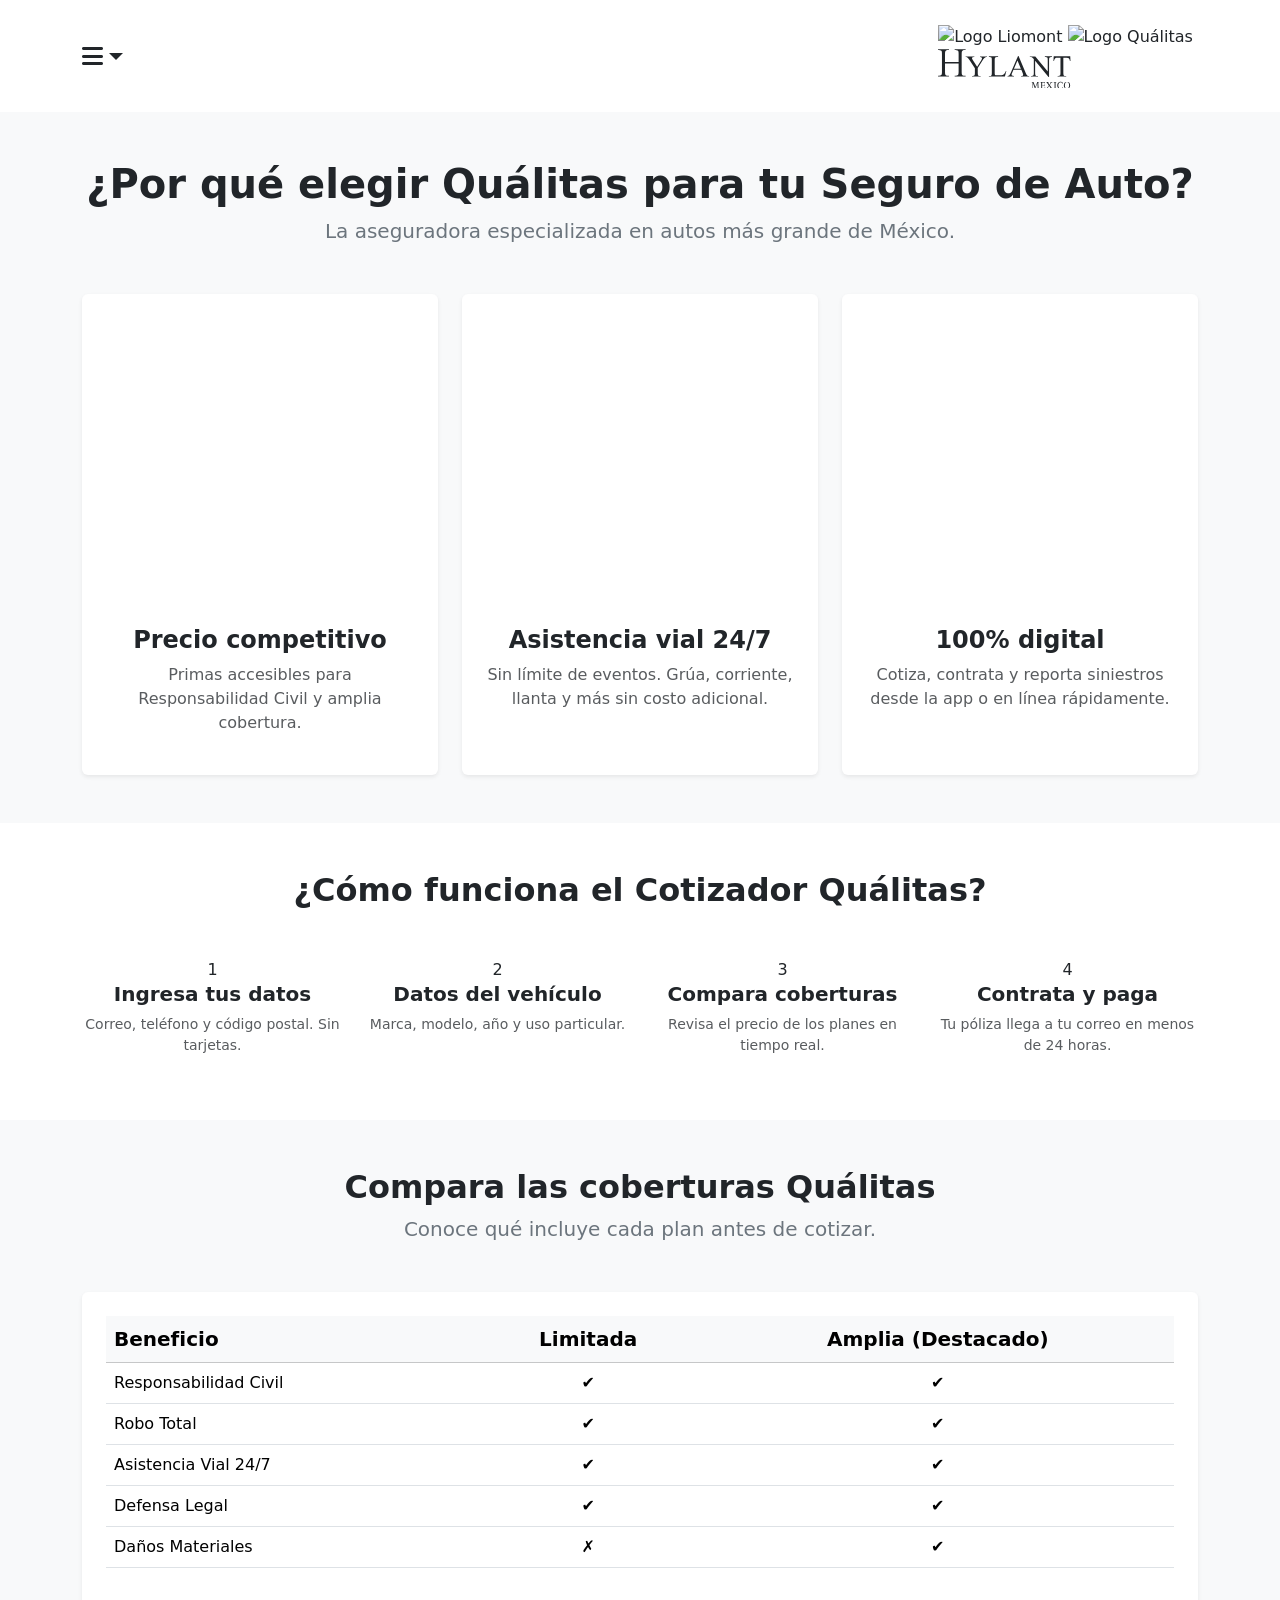
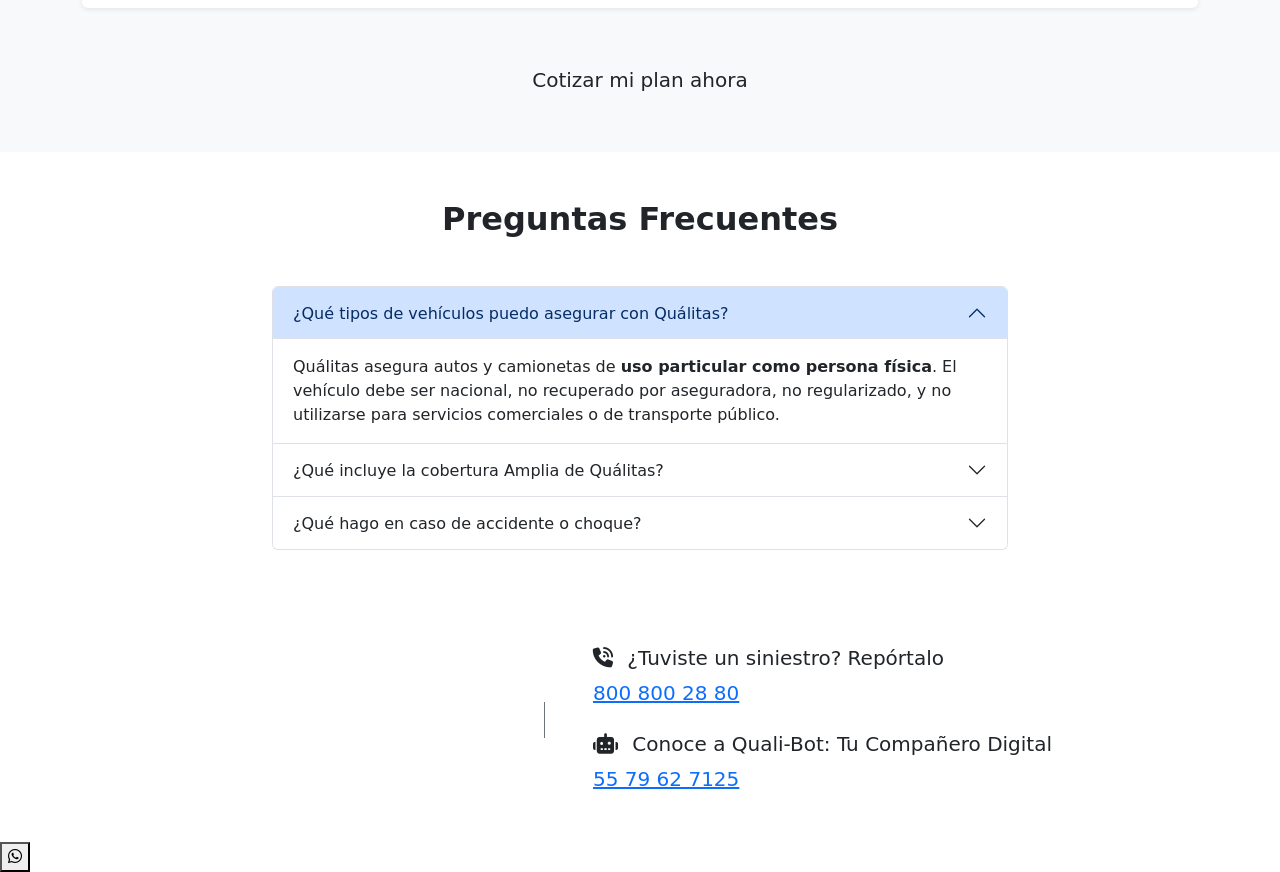
==== faq.html @ 9589e4aa "Add files via upload" ====
<!doctype html>
<html lang="es">
  <head>
    <meta charset="UTF-8" />
    <meta name="viewport" content="width=device-width, initial-scale=1.0" />
    <title>Portal de Seguros | Liomont - Quálitas - Hylant</title>

    <!-- Bootstrap CSS -->
    <link href="https://cdn.jsdelivr.net/npm/bootstrap@5.3.0/dist/css/bootstrap.min.css" rel="stylesheet" />
    <!-- Font Awesome -->
    <link rel="stylesheet" href="https://cdnjs.cloudflare.com/ajax/libs/font-awesome/6.4.0/css/all.min.css" />
    <!-- Custom Styles -->
    <link rel="stylesheet" href="css/styles.css" />

  </head>
  <body class="d-flex flex-column min-vh-100">

    
<header class="bg-white py-4 shadow-sm">
      <div class="container d-flex justify-content-between align-items-center">
        <div class="dropdown">
          <a href="#" class="d-flex align-items-center mb-2 mb-lg-0 text-dark text-decoration-none dropdown-toggle fs-4" data-bs-toggle="dropdown" aria-expanded="false">
            <i class="fa-solid fa-bars"></i>
          </a>
          <ul class="dropdown-menu shadow border-0" style="">
            <li><a class="dropdown-item active fw-bold" href="index.html"><i class="fa-solid fa-house me-2"></i> Inicio</a></li>
            <li><a class="dropdown-item" href="faq.html"><i class="fa-solid fa-circle-question me-2"></i> Preguntas Frecuentes</a></li>
            <li><a class="dropdown-item" href="detalles.html"><i class="fa-solid fa-shield-halved me-2"></i> Coberturas y Planes</a></li>
            <li><hr class="dropdown-divider"></li>
            <li><a class="dropdown-item text-success fw-bold" href="https://api.whatsapp.com/send/?phone=5215563561516" target="_blank"><i class="fa-brands fa-whatsapp me-2"></i> Contacto Asesor</a></li>
          </ul>
        </div>

        <!-- Logos -->
        <div class="brand-logo-container">
          <img src="img/logoliomontleyenda.png" alt="Logo Liomont" class="header-logo" style="max-height: 50px;">
          <img src="https://www.qualitas.com.mx/documents/19189400/19781967/Qualitas-horizontal.png/692ae411-2d86-ae6b-461d-625b0bfd9472?t=1774680700783" alt="Logo Quálitas" class="header-logo" style="max-height: 40px;">
          <svg viewBox="0 0 216 65" xmlns="http://www.w3.org/2000/svg" class="hylant-svg" style="max-height: 40px; fill: #4a5568;">
            <path d="M11.38 20.99h22.11V8.24c0-2.27-.14-3.77-.43-4.5a2.9 2.9 0 0 0-1.39-1.41 6.13 6.13 0 0 0-3-.78h-1.59V.33h17.75v1.22h-1.58c-1.05 0-2.05.25-2.99.75-.71.35-1.19.88-1.45 1.61-.24.69-.37 2.14-.37 4.34V37c0 2.25.15 3.75.43 4.47.22.54.67 1.02 1.35 1.41.97.52 1.98.79 3.03.79h1.58v1.21H27.08v-1.21h1.59c1.82 0 3.15-.54 3.99-1.61.54-.69.82-2.38.82-5.06V23.43H11.37V37c0 2.25.14 3.75.42 4.47a3 3 0 0 0 1.38 1.41c.95.52 1.94.79 3 .79h1.61v1.21H0v-1.21h1.58c1.85 0 3.19-.54 4.02-1.61.53-.69.79-2.38.79-5.06V8.25c0-2.27-.14-3.77-.43-4.5a2.93 2.93 0 0 0-1.35-1.41 6.33 6.33 0 0 0-3.03-.78H0V.34h17.78v1.22h-1.61c-1.06 0-2.05.25-3 .75a2.8 2.8 0 0 0-1.41 1.61c-.27.69-.4 2.14-.4 4.34v12.75l.02-.02Zm56.8-8.98h11.51v.89h-.64c-.42 0-1.04.18-1.84.55-.82.38-1.55.91-2.22 1.61-.66.69-1.48 1.82-2.45 3.39l-7.95 12.5v8.25c0 2.02.22 3.28.68 3.78.62.68 1.59 1.02 2.92 1.02h1.08v.9H55.25V44h1.16c1.4 0 2.38-.42 2.97-1.26.36-.51.54-1.7.54-3.54v-7.79l-9.05-13.78a26.32 26.32 0 0 0-2.19-3.03 8.44 8.44 0 0 0-2.36-1.46 3.25 3.25 0 0 0-1.41-.24v-.89h14.11v.89h-.73a4.2 4.2 0 0 0-2.12.54c-.63.35-.95.89-.95 1.6 0 .58.5 1.63 1.49 3.16l6.88 10.6 6.47-10.14c.97-1.52 1.46-2.65 1.46-3.39a2.23 2.23 0 0 0-1.37-2.04 4.76 4.76 0 0 0-1.97-.32v-.9Zm42.09 23.78.81.17-2.35 8.93H82.7V44h1.24c1.4 0 2.39-.46 3-1.36.34-.52.51-1.71.51-3.59V17.81c0-2.05-.23-3.34-.68-3.86-.63-.72-1.57-1.07-2.82-1.07h-1.24v-.9h14.94v.9c-1.75-.02-2.98.14-3.7.48-.69.34-1.18.77-1.43 1.29-.25.51-.39 1.75-.39 3.71v20.68c0 1.33.13 2.26.39 2.76.2.34.5.59.9.75.4.16 1.68.24 3.8.24h2.4c2.53 0 4.31-.19 5.34-.56a6.92 6.92 0 0 0 2.79-1.97 16.6 16.6 0 0 0 2.53-4.49l-.01.02Zm25.15-1.91h-12.77l-2.24 5.19a8.42 8.42 0 0 0-.82 2.86c0 .5.24.95.71 1.34.49.37 1.52.61 3.12.73v.89h-10.39V44c1.38-.24 2.28-.56 2.68-.95.83-.78 1.75-2.36 2.75-4.73l11.61-27.08h.85l11.49 27.37c.92 2.2 1.76 3.64 2.51 4.3a5.26 5.26 0 0 0 3.16 1.09v.89h-13.02V44c1.31-.06 2.2-.28 2.65-.66.47-.37.71-.82.71-1.36 0-.71-.33-1.84-.98-3.38l-1.99-4.73-.03.01Zm-.68-1.8-5.6-13.3-5.74 13.3h11.34Zm14.48-20.09h8.96l20.17 24.67V17.68c0-2.02-.23-3.29-.68-3.78-.6-.68-1.55-1.02-2.84-1.02h-1.15v-.9h11.49v.9H184c-1.4 0-2.39.41-2.97 1.26-.36.52-.54 1.7-.54 3.54v27.74h-.88l-21.75-26.5v20.27c0 2.02.22 3.28.66 3.78.62.68 1.56 1.02 2.85 1.02h1.16v.89h-11.49v-.89h1.15c1.41 0 2.4-.42 2.99-1.27.36-.51.53-1.7.54-3.54V16.29a14.4 14.4 0 0 0-2.19-2.21 7.86 7.86 0 0 0-2.16-.99 7.65 7.65 0 0 0-2.15-.22v-.9.02Zm65.74 0 .37 7.71h-.93a9.25 9.25 0 0 0-.73-2.91 4.87 4.87 0 0 0-2.02-2.07 6.9 6.9 0 0 0-3.29-.68h-4.64v25.14c0 2.02.22 3.28.66 3.78.61.68 1.57 1.02 2.85 1.02h1.14v.89h-13.98v-.89h1.16c1.39 0 2.38-.42 2.97-1.27.36-.51.54-1.7.54-3.54V14.03h-3.97c-1.55 0-2.64.12-3.28.34-.85.3-1.57.9-2.17 1.77-.6.88-.96 2.06-1.07 3.54h-.92l.39-7.71h26.94l-.02.02ZM164.37 53.8v.44c-1.05 0-1.38.1-1.35.71l.04 1.39.32 5.77c.09 1.46.11 1.9 1.53 1.85v.44h-4.47v-.44c.92-.07 1.53-.15 1.53-.9l-.04-1.1-.39-6.77L158 64.4h-.41l-3.44-9.21-.54 7.29-.04.73c0 .56.54.76 1.31.76v.44h-3.61v-.44c.47-.02 1.22-.07 1.44-.39.19-.27.24-1.12.28-1.71l.47-6.46c.06-1.02-.09-1.07-1.31-1.17v-.44h3.07l3.03 8.07 3.09-8.07h3.03Zm4.9 4.93h2.32c.77 0 1.03 0 1.12-1.32h.43v3.29h-.43c-.04-1.34-.21-1.44-1.27-1.44h-2.17v3.48c0 1.05.04 1.05.97 1.05h1.63c.97 0 1.46-.15 1.87-1.97h.41l-.19 2.58h-7.76v-.41c1.38.05 1.53-.41 1.53-1.41v-6.92c0-1.24-.32-1.44-1.53-1.41v-.44h7.35l.09 2.32h-.39c-.24-1.61-.58-1.78-1.63-1.78h-2.34v4.39l-.01-.01Zm10.96-4.93v.44c-.64 0-1.27.02-1.27.41 0 .24.52 1 .69 1.22l1.5 2.12 1.65-2.27c.34-.46.52-.71.52-1 0-.49-.67-.49-1.22-.49v-.44h4.19v.44c-1.5.1-1.83.46-2.75 1.73l-1.93 2.66 2.62 3.73c.92 1.32 1.25 1.54 2.34 1.61v.44h-5.03v-.44c.99-.05 1.31-.05 1.31-.51 0-.34-.15-.56-.52-1.05l-1.74-2.46-1.78 2.46c-.37.49-.49.68-.49.95 0 .51.64.56 1.16.61v.44h-4.08v-.44c1.18-.02 1.8-.56 2.84-2l1.93-2.63-2.86-4c-.71-1.02-.86-1.02-1.89-1.1v-.44h4.81v.01Zm12.36.44c-1.55.07-1.55.34-1.55 1.83v6.04c0 1.56.3 1.75 1.63 1.85v.44h-4.73v-.44c1.33-.05 1.57-.24 1.57-1.9v-5.97c0-1.56-.3-1.75-1.63-1.85v-.44h4.71v.44Zm10.2 2.34h-.32c-.41-.9-1.25-2.66-3.37-2.66s-3.59 2.49-3.59 5.39c0 3.27 1.83 4.92 3.37 4.92 2.11 0 3.35-1.75 3.82-2.44h.37c-.32 1-.52 1.44-1.2 2.71a4.98 4.98 0 0 0-1.22 0c-1.25.12-1.48.15-1.85.15-3.14 0-4.98-2.29-4.98-5.43 0-3.63 2.71-5.8 5.16-5.8 1.63 0 2.45.85 2.94.85.26 0 .34-.1.45-.22h.34l.09 2.53h-.01Zm6.87-3.19c2.47 0 5.11 1.83 5.11 5.58 0 4.09-2.77 5.73-5.13 5.73s-5.13-1.63-5.13-5.73c0-3.75 2.77-5.58 5.16-5.58h-.01Zm-.06.41c-2.21 0-3.42 2.41-3.42 4.97 0 2.56.58 3.75 1.18 4.43a2.93 2.93 0 0 0 2.26 1.07c1.63 0 3.48-1.39 3.48-5.29 0-3.9-1.65-5.19-3.5-5.19v.01Z" fill="currentColor"></path>
          </svg>
        </div>
      </div>
    </header>

    <main class="flex-grow-1">
      
      <section class="py-5 bg-light">
        <div class="container">
          <div class="text-center mb-5">
            <h2 class="text-purple fw-bold display-6">¿Por qué elegir Quálitas para tu Seguro de Auto?</h2>
            <p class="lead text-secondary">La aseguradora especializada en autos más grande de México.</p>
          </div>
          <div class="row row-cols-1 row-cols-md-3 g-4">
            <div class="col text-center">
              <div class="card h-100 border-0 shadow-sm p-4 cov-card">
                <div class="icon-box">
                  <svg viewBox="0 0 24 24" fill="none" stroke-width="1.8" stroke-linecap="round" stroke-linejoin="round"><line x1="12" y1="1" x2="12" y2="23"></line><path d="M17 5H9.5a3.5 3.5 0 000 7h5a3.5 3.5 0 010 7H6"></path></svg>
                </div>
                <h4 class="fw-bold">Precio competitivo</h4>
                <p class="text-muted">Primas accesibles para Responsabilidad Civil y amplia cobertura.</p>
              </div>
            </div>
            <div class="col text-center">
              <div class="card h-100 border-0 shadow-sm p-4 cov-card">
                <div class="icon-box">
                  <svg viewBox="0 0 24 24" fill="none" stroke-width="1.8" stroke-linecap="round" stroke-linejoin="round"><circle cx="12" cy="12" r="10"></circle><polyline points="12 6 12 12 16 14"></polyline></svg>
                </div>
                <h4 class="fw-bold">Asistencia vial 24/7</h4>
                <p class="text-muted">Sin límite de eventos. Grúa, corriente, llanta y más sin costo adicional.</p>
              </div>
            </div>
            <div class="col text-center">
              <div class="card h-100 border-0 shadow-sm p-4 cov-card">
                <div class="icon-box">
                  <svg viewBox="0 0 24 24" fill="none" stroke-width="1.8" stroke-linecap="round" stroke-linejoin="round"><rect x="5" y="2" width="14" height="20" rx="2" ry="2"></rect><line x1="12" y1="18" x2="12.01" y2="18"></line></svg>
                </div>
                <h4 class="fw-bold">100% digital</h4>
                <p class="text-muted">Cotiza, contrata y reporta siniestros desde la app o en línea rápidamente.</p>
              </div>
            </div>
          </div>
        </div>
      </section>

      <section class="py-5">
        <div class="container text-center">
          <h2 class="text-purple fw-bold mb-5">¿Cómo funciona el Cotizador Quálitas?</h2>
          <div class="row g-4">
            <div class="col-md-3">
              <div class="step-num">1</div>
              <h5 class="fw-bold">Ingresa tus datos</h5>
              <p class="text-muted small">Correo, teléfono y código postal. Sin tarjetas.</p>
            </div>
            <div class="col-md-3">
              <div class="step-num">2</div>
              <h5 class="fw-bold">Datos del vehículo</h5>
              <p class="text-muted small">Marca, modelo, año y uso particular.</p>
            </div>
            <div class="col-md-3">
              <div class="step-num">3</div>
              <h5 class="fw-bold">Compara coberturas</h5>
              <p class="text-muted small">Revisa el precio de los planes en tiempo real.</p>
            </div>
            <div class="col-md-3">
              <div class="step-num">4</div>
              <h5 class="fw-bold">Contrata y paga</h5>
              <p class="text-muted small">Tu póliza llega a tu correo en menos de 24 horas.</p>
            </div>
          </div>
        </div>
      </section>

      <section class="py-5 bg-light">
        <div class="container">
          <div class="text-center mb-5">
            <h2 class="text-purple fw-bold">Compara las coberturas Quálitas</h2>
            <p class="lead text-secondary">Conoce qué incluye cada plan antes de cotizar.</p>
          </div>
          <div class="table-responsive bg-white shadow-sm rounded p-4">
            <table class="table table-hover align-middle">
              <thead class="table-light">
                <tr>
                  <th scope="col" class="fs-5">Beneficio</th>
                  <th scope="col" class="text-center fs-5">Limitada</th>
                  <th scope="col" class="text-center fs-5 text-purple">Amplia (Destacado)</th>
                </tr>
              </thead>
              <tbody>
                <tr>
                  <td>Responsabilidad Civil</td>
                  <td class="text-center"><span class="check-icon">✔</span></td>
                  <td class="text-center"><span class="check-icon">✔</span></td>
                </tr>
                <tr>
                  <td>Robo Total</td>
                  <td class="text-center"><span class="check-icon">✔</span></td>
                  <td class="text-center"><span class="check-icon">✔</span></td>
                </tr>
                <tr>
                  <td>Asistencia Vial 24/7</td>
                  <td class="text-center"><span class="check-icon">✔</span></td>
                  <td class="text-center"><span class="check-icon">✔</span></td>
                </tr>
                <tr>
                  <td>Defensa Legal</td>
                  <td class="text-center"><span class="check-icon">✔</span></td>
                  <td class="text-center"><span class="check-icon">✔</span></td>
                </tr>
                <tr>
                  <td>Daños Materiales</td>
                  <td class="text-center"><span class="cross-icon">✗</span></td>
                  <td class="text-center"><span class="check-icon">✔</span></td>
                </tr>
              </tbody>
            </table>
          </div>
          <div class="text-center mt-5">
            <a href="https://oplinea.qualitas.com.mx/?EBROKING" class="btn btn-teal btn-lg px-5">Cotizar mi plan ahora</a>
          </div>
        </div>
      </section>

      <section class="py-5">
        <div class="container">
          <div class="text-center mb-5">
            <h2 class="text-purple fw-bold">Preguntas Frecuentes</h2>
          </div>
          <div class="row justify-content-center">
            <div class="col-lg-8">
              <div class="accordion" id="faqAccordion">
                
                <div class="accordion-item">
                  <h2 class="accordion-header" id="headingOne">
                    <button class="accordion-button" type="button" data-bs-toggle="collapse" data-bs-target="#collapseOne" aria-expanded="true" aria-controls="collapseOne">
                      ¿Qué tipos de vehículos puedo asegurar con Quálitas?
                    </button>
                  </h2>
                  <div id="collapseOne" class="accordion-collapse collapse show" aria-labelledby="headingOne" data-bs-parent="#faqAccordion">
                    <div class="accordion-body">
                      Quálitas asegura autos y camionetas de <strong>uso particular como persona física</strong>. El vehículo debe ser nacional, no recuperado por aseguradora, no regularizado, y no utilizarse para servicios comerciales o de transporte público.
                    </div>
                  </div>
                </div>

                <div class="accordion-item">
                  <h2 class="accordion-header" id="headingTwo">
                    <button class="accordion-button collapsed" type="button" data-bs-toggle="collapse" data-bs-target="#collapseTwo" aria-expanded="false" aria-controls="collapseTwo">
                      ¿Qué incluye la cobertura Amplia de Quálitas?
                    </button>
                  </h2>
                  <div id="collapseTwo" class="accordion-collapse collapse" aria-labelledby="headingTwo" data-bs-parent="#faqAccordion">
                    <div class="accordion-body">
                      Incluye todo lo de la cobertura Limitada (Robo Total, Responsabilidad Civil, Gastos Médicos) <strong>más Daños Materiales</strong> al vehículo asegurado por colisiones, vuelcos, rotura de cristales, fenómenos naturales y actos de vandalismo.
                    </div>
                  </div>
                </div>

                <div class="accordion-item">
                  <h2 class="accordion-header" id="headingThree">
                    <button class="accordion-button collapsed" type="button" data-bs-toggle="collapse" data-bs-target="#collapseThree" aria-expanded="false" aria-controls="collapseThree">
                      ¿Qué hago en caso de accidente o choque?
                    </button>
                  </h2>
                  <div id="collapseThree" class="accordion-collapse collapse" aria-labelledby="headingThree" data-bs-parent="#faqAccordion">
                    <div class="accordion-body">
                      Llama de inmediato a la Cabina de Atención de Siniestros de Quálitas, disponible <strong>24 horas los 365 días</strong>, al <strong>800 800 28 80</strong> o repórtalo mediante la app Quali-bot.
                    </div>
                  </div>
                </div>

              </div>
            </div>
          </div>
        </div>
      </section>

    </main>

    <footer class="py-5">
      <div class="container">
        <div class="row align-items-center">
          <div class="col-md-5 mb-4 mb-md-0 border-end border-secondary">
            <div class="brand-logo text-white fs-4 fw-bold">
              Quálitas Seguros
            </div>
          </div>
          <div class="col-md-7 ps-md-5 footer-contact">
            <div class="mb-4">
              <h5 class="mb-2"><i class="fa-solid fa-phone-volume me-2"></i> ¿Tuviste un siniestro? Repórtalo</h5>
              <a href="tel:8008002880" class="fs-5">800 800 28 80</a>
            </div>
            <div>
              <h5 class="mb-2"><i class="fa-solid fa-robot me-2"></i> Conoce a Quali-Bot: Tu Compañero Digital</h5>
              <a href="tel:5579627125" class="fs-5">55 79 62 7125</a>
            </div>
          </div>
        </div>
      </div>
    </footer>

    <div class="whatsapp-container">
      <div class="collapse mb-2" id="whatsappCollapse">
        <div class="card card-body shadow-sm p-2 text-center whatsapp-menu-card">
          <a href="https://api.whatsapp.com/send/?phone=5215563561516" target="_blank" class="btn btn-success btn-sm w-100 fw-bold">Contactar a un ejecutivo</a>
        </div>
      </div>
      <button class="whatsapp-btn" type="button" data-bs-toggle="collapse" data-bs-target="#whatsappCollapse" aria-expanded="false" aria-controls="whatsappCollapse">
        <i class="fab fa-whatsapp"></i>
      </button>
    </div>

    <script src="https://cdn.jsdelivr.net/npm/bootstrap@5.3.0/dist/js/bootstrap.bundle.min.js"></script>
  </body>
</html>
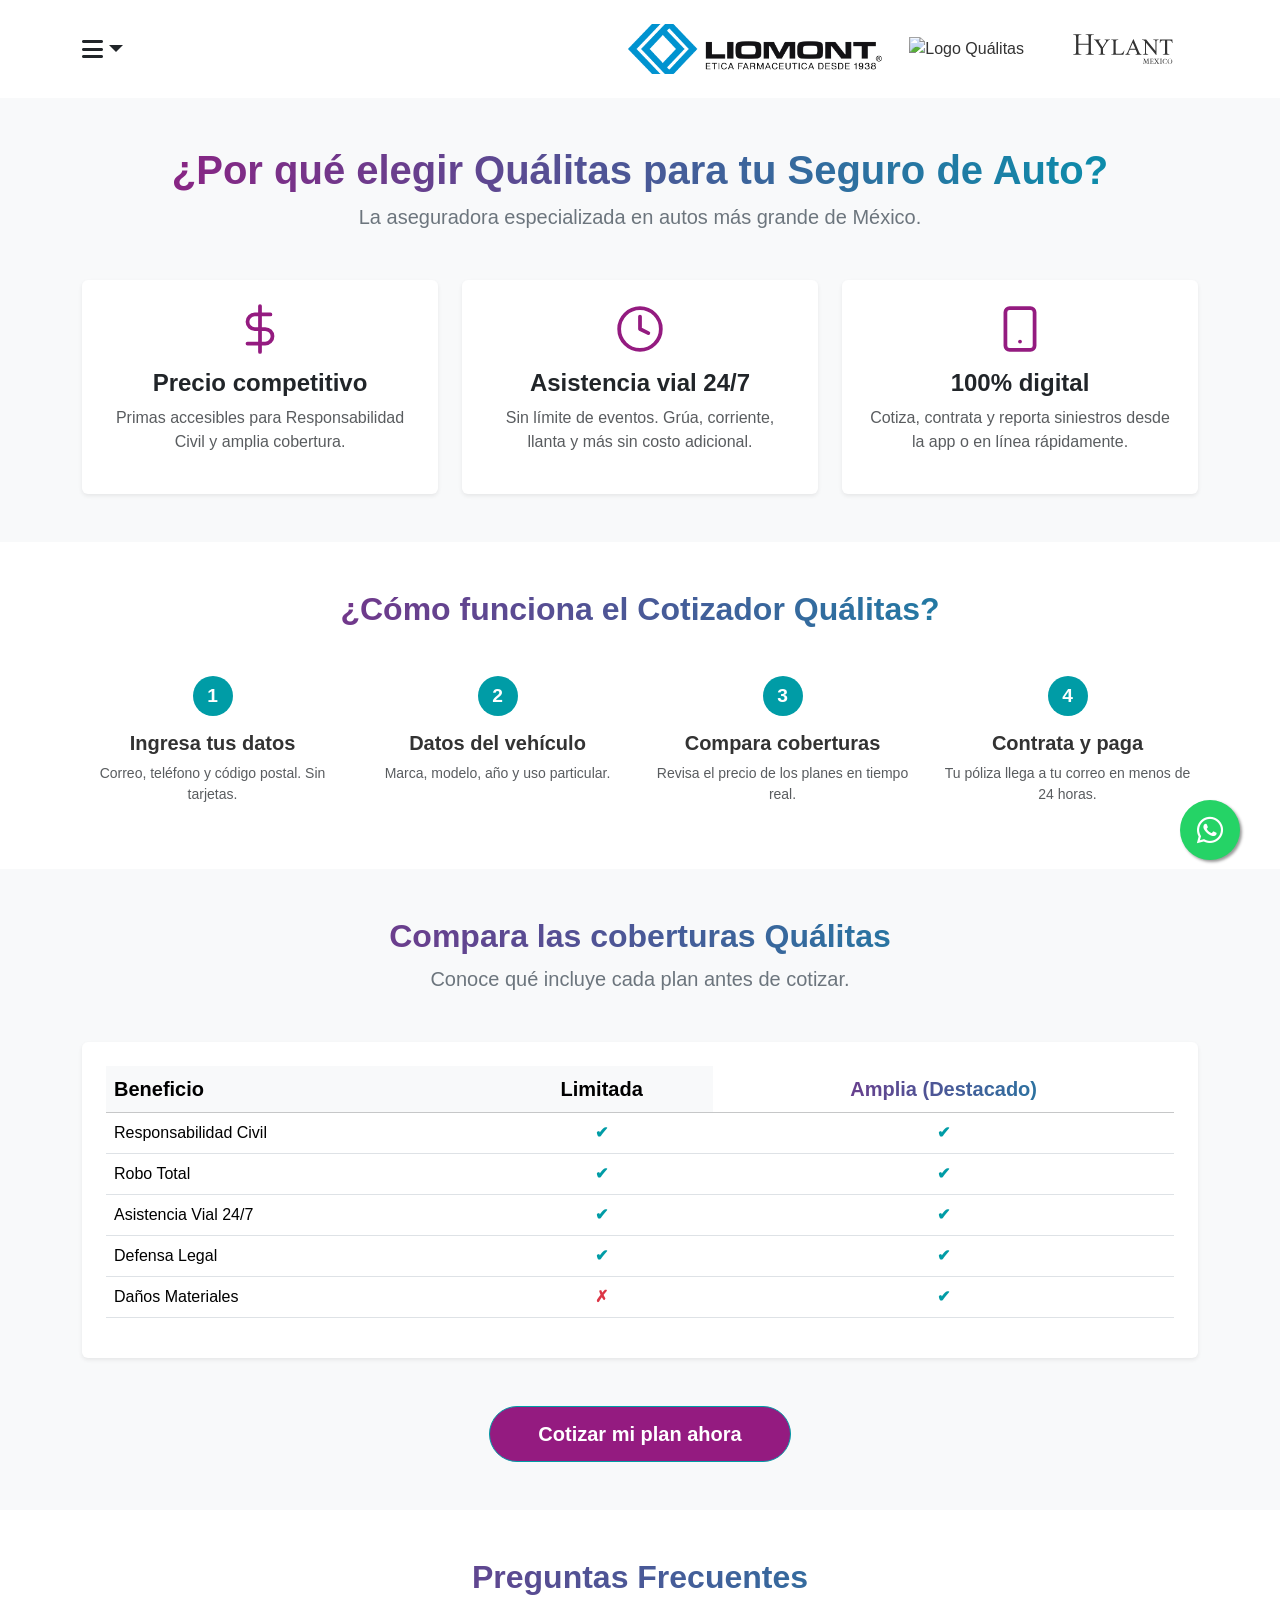
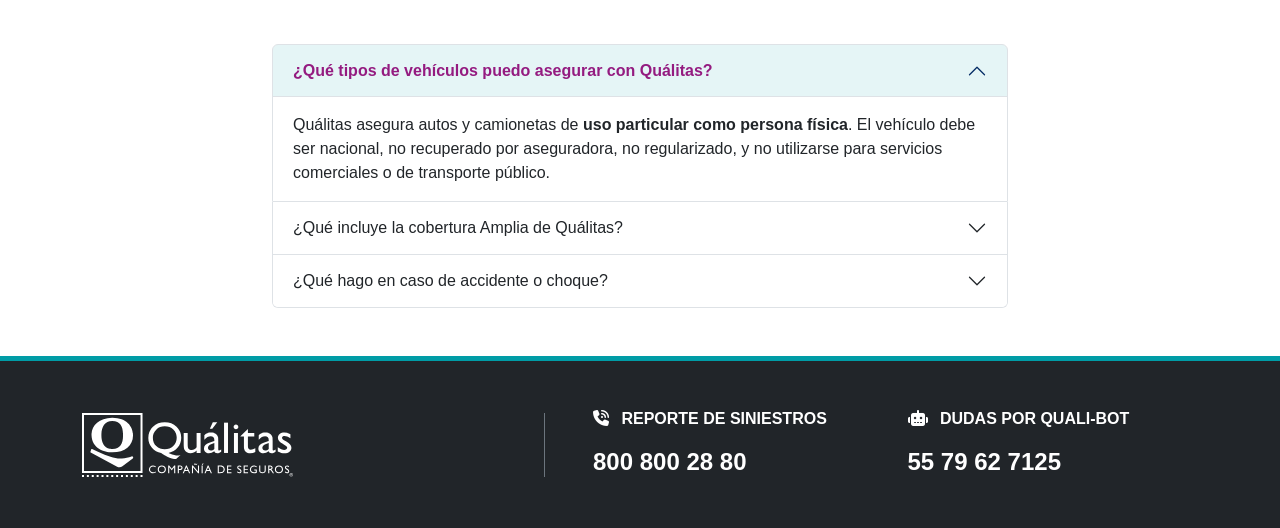
==== commit 34aff693: "Update faq.html" ====
--- a/faq.html
+++ b/faq.html
@@ -25,7 +25,6 @@
           <ul class="dropdown-menu shadow border-0" style="">
             <li><a class="dropdown-item active fw-bold" href="index.html"><i class="fa-solid fa-house me-2"></i> Inicio</a></li>
             <li><a class="dropdown-item" href="faq.html"><i class="fa-solid fa-circle-question me-2"></i> Preguntas Frecuentes</a></li>
-            <li><a class="dropdown-item" href="detalles.html"><i class="fa-solid fa-shield-halved me-2"></i> Coberturas y Planes</a></li>
             <li><hr class="dropdown-divider"></li>
             <li><a class="dropdown-item text-success fw-bold" href="https://api.whatsapp.com/send/?phone=5215563561516" target="_blank"><i class="fa-brands fa-whatsapp me-2"></i> Contacto Asesor</a></li>
           </ul>
@@ -216,27 +215,31 @@
 
     </main>
 
-    <footer class="py-5">
+    <!-- FOOTER -->
+    <footer class="py-5 bg-dark text-white border-top" style="border-top-width: 5px !important; border-top-color: var(--qualitas-teal) !important;">
       <div class="container">
         <div class="row align-items-center">
           <div class="col-md-5 mb-4 mb-md-0 border-end border-secondary">
-            <div class="brand-logo text-white fs-4 fw-bold">
-              Quálitas Seguros
+            <div class="brand-logo justify-content-md-start">
+              <img src="img/logo-footer-desk-quali.svg" alt="Logo Quálitas" class="header-logo" style="filter: brightness(0) invert(1);" />
             </div>
           </div>
           <div class="col-md-7 ps-md-5 footer-contact">
-            <div class="mb-4">
-              <h5 class="mb-2"><i class="fa-solid fa-phone-volume me-2"></i> ¿Tuviste un siniestro? Repórtalo</h5>
-              <a href="tel:8008002880" class="fs-5">800 800 28 80</a>
-            </div>
-            <div>
-              <h5 class="mb-2"><i class="fa-solid fa-robot me-2"></i> Conoce a Quali-Bot: Tu Compañero Digital</h5>
-              <a href="tel:5579627125" class="fs-5">55 79 62 7125</a>
+            <div class="row">
+              <div class="col-sm-6 mb-4 mb-sm-0">
+                <h6 class="text-uppercase text-muted fw-bold mb-3"><i class="fa-solid fa-phone-volume me-2"></i> Reporte de Siniestros</h6>
+                <a href="tel:8008002880" class="fs-4 text-white text-decoration-none fw-bold">800 800 28 80</a>
+              </div>
+              <div class="col-sm-6">
+                <h6 class="text-uppercase text-muted fw-bold mb-3"><i class="fa-solid fa-robot me-2"></i> Dudas por Quali-Bot</h6>
+                <a href="https://api.whatsapp.com/send/?phone=525579627125" target="_blank" class="fs-4 text-white text-decoration-none fw-bold">55 79 62 7125</a>
+              </div>
             </div>
           </div>
         </div>
       </div>
     </footer>
+
 
     <div class="whatsapp-container">
       <div class="collapse mb-2" id="whatsappCollapse">
--- a/css/styles.css
+++ b/css/styles.css
@@ -0,0 +1,289 @@
+:root {
+  --qualitas-purple: #941b80;
+  --qualitas-teal: #009ca6;
+  --qualitas-teal-hover: #007b83;
+  --footer-bg: #212529;
+}
+
+body {
+  font-family: "Segoe UI", Roboto, Helvetica, Arial, sans-serif;
+  color: #333;
+  display: flex;
+  flex-direction: column;
+  min-height: 100vh;
+}
+
+/* Estilos de Textos */
+.text-purple {
+  background: -webkit-linear-gradient(left, #941b80, #0096ae);
+  -webkit-background-clip: text;
+  -webkit-text-fill-color: transparent;
+  color: #941b80;
+}
+
+.tracking-wider {
+  letter-spacing: 0.1em;
+}
+
+/* Estilos de Botones */
+.btn-teal {
+  background-color: var(--qualitas-purple);
+  border-color: var(--qualitas-teal);
+  color: white;
+  border-radius: 30px;
+  padding: 12px 35px;
+  font-weight: 600;
+  transition: all 0.3s ease;
+}
+
+.btn-teal:hover {
+  background-color: var(--qualitas-teal-hover);
+  border-color: var(--qualitas-teal-hover);
+  color: white;
+}
+
+.btn-teal-outline {
+  background-color: transparent;
+  border: 2px solid var(--qualitas-teal);
+  color: var(--qualitas-teal);
+  border-radius: 30px;
+  padding: 10px 35px;
+  font-weight: 600;
+  transition: all 0.3s ease;
+}
+
+.btn-teal-outline:hover {
+  background-color: var(--qualitas-teal);
+  color: white;
+}
+
+/* Estilos de Logos */
+.brand-logo {
+  display: flex;
+  align-items: center;
+  justify-content: center;
+  /* min-width: 150px; (Puedes agregar un valor o simplemente borrar la línea) */
+}
+
+.header-logo {
+  max-height: clamp(40px, 5vw, 75px);
+  width: auto;
+  object-fit: contain;
+}
+
+.footer-logo {
+  max-height: 60px;
+  width: auto;
+  object-fit: contain;
+}
+
+.hylant-svg {
+  min-width: 150px;
+  height: auto;
+  fill: #4a5568;
+  padding: 5px;
+}
+
+/* Estilos del Footer */
+footer {
+  background-color: var(--footer-bg);
+  color: white;
+  margin-top: auto;
+  border-top: 10px solid var(--qualitas-teal);
+}
+
+.footer-contact a {
+  color: white;
+  text-decoration: underline;
+  font-weight: bold;
+  transition: color 0.3s ease;
+}
+
+.footer-contact a:hover {
+  color: var(--qualitas-teal);
+}
+
+footer h6.text-muted {
+  color: white !important;
+}
+
+
+/* -------------------------------------
+   AJUSTES DEL CARRUSEL Y GRADIENTES 
+-------------------------------------- */
+.carousel-item {
+  position: relative; /* Necesario para ubicar el gradiente encima */
+}
+
+/* Efecto de Overlay Gradiente Quálitas sobre las fotos */
+.carousel-item::after {
+  content: "";
+  position: absolute;
+  top: 0;
+  left: 0;
+  width: 100%;
+  height: 100%; /* Mejor práctica para que sea responsive */
+  border-radius: 15px;
+  background: linear-gradient(
+    45deg,
+    rgba(148, 27, 128, 0.5),
+    rgba(0, 156, 166, 0.5)
+  );
+  pointer-events: none;
+  z-index: 1;
+}
+.carousel-caption {
+  z-index: 2; /* NUEVO: Trae el texto al frente (capa 2) */
+  text-shadow: 2px 2px 6px rgba(0, 0, 0, 0.7); /* NUEVO: Sombra para mejorar la legibilidad */
+  bottom: 2rem; /* Opcional: Ajusta la altura del texto dentro de la imagen */
+}
+.carousel-img {
+  border-radius: 15px;
+  box-shadow: 0 10px 20px rgba(0, 0, 0, 0.1);
+  height: 400px;
+  object-fit: cover;
+}
+
+.carousel-caption h3 {
+  font-weight: bold;
+}
+/* -------------------------------------
+   ESTILOS DE WHATSAPP FLOTANTE
+-------------------------------------- */
+.whatsapp-container {
+  position: fixed;
+  bottom: 40px;
+  right: 40px;
+  z-index: 9999;
+  display: flex;
+  flex-direction: column;
+  align-items: flex-end;
+}
+
+.whatsapp-menu-card {
+  border-radius: 10px;
+  min-width: 200px;
+}
+
+.whatsapp-btn {
+  width: 60px;
+  height: 60px;
+  background-color: #25d366;
+  color: #fff;
+  border-radius: 50px;
+  border: none;
+  font-size: 30px;
+  box-shadow: 2px 2px 3px #999;
+  display: flex;
+  justify-content: center;
+  align-items: center;
+  transition: background-color 0.3s;
+}
+
+.whatsapp-btn:hover {
+  background-color: #128c7e;
+  color: #fff;
+}
+
+      /* Estilos complementarios mínimos para la nueva página */
+      .icon-box svg {
+        width: 50px;
+        height: 50px;
+        stroke: var(--qualitas-purple);
+        margin-bottom: 15px;
+      }
+      .cov-card:hover {
+        transform: translateY(-5px);
+        box-shadow: 0 10px 20px rgba(0,0,0,0.1);
+        transition: all 0.3s ease;
+      }
+      .step-num {
+        width: 40px;
+        height: 40px;
+        background: var(--qualitas-teal);
+        color: white;
+        border-radius: 50%;
+        display: flex;
+        align-items: center;
+        justify-content: center;
+        font-weight: bold;
+        font-size: 1.2rem;
+        margin: 0 auto 15px auto;
+      }
+      .accordion-button:not(.collapsed) {
+        background-color: rgba(0, 156, 166, 0.1);
+        color: var(--qualitas-purple);
+        font-weight: bold;
+      }
+      .check-icon { color: var(--qualitas-teal); font-weight: bold; }
+      .cross-icon { color: #dc3545; font-weight: bold; }
+
+      /* Estilos adicionales específicos para embellecer el index */
+      .hero-section {
+        padding: 4rem 0;
+      }
+      
+      .brand-logo-container {
+        display: flex;
+        align-items: center;
+        gap: 1.5rem;
+      }
+
+      @media (max-width: 991px) {
+        .brand-logo-container {
+          flex-wrap: wrap;
+          justify-content: center;
+          margin-top: 1rem;
+        }
+      }
+
+      .carousel-item img {
+        height: 500px;
+        object-fit: cover;
+        border-radius: 20px;
+        filter: brightness(0.85); /* Oscurece ligeramente la imagen para que resalte el texto */
+      }
+
+      .carousel-caption {
+        background: rgba(0, 0, 0, 0.6); /* Fondo semi-transparente para legibilidad */
+        border-radius: 15px;
+        padding: 1.5rem;
+        bottom: 2rem;
+        left: 10%;
+        right: 10%;
+        backdrop-filter: blur(5px);
+      }
+
+      .carousel-caption h3 {
+        color: #fff;
+        font-weight: 800;
+        margin-bottom: 0.5rem;
+        text-shadow: 1px 1px 3px rgba(0,0,0,0.8);
+      }
+
+      .carousel-caption p {
+        font-size: 1.1rem;
+        margin-bottom: 0;
+        color: #e0e0e0;
+      }
+
+      /* Tarjetas de Beneficios */
+      .feature-card {
+        border: none;
+        border-radius: 15px;
+        transition: transform 0.3s ease, box-shadow 0.3s ease;
+        background-color: #f8f9fa;
+        height: 100%;
+      }
+
+      .feature-card:hover {
+        transform: translateY(-5px);
+        box-shadow: 0 10px 20px rgba(0, 156, 166, 0.15); /* Sombra color teal */
+      }
+
+      .feature-icon {
+        font-size: 2.5rem;
+        color: var(--qualitas-purple);
+        margin-bottom: 1rem;
+      }
+  
